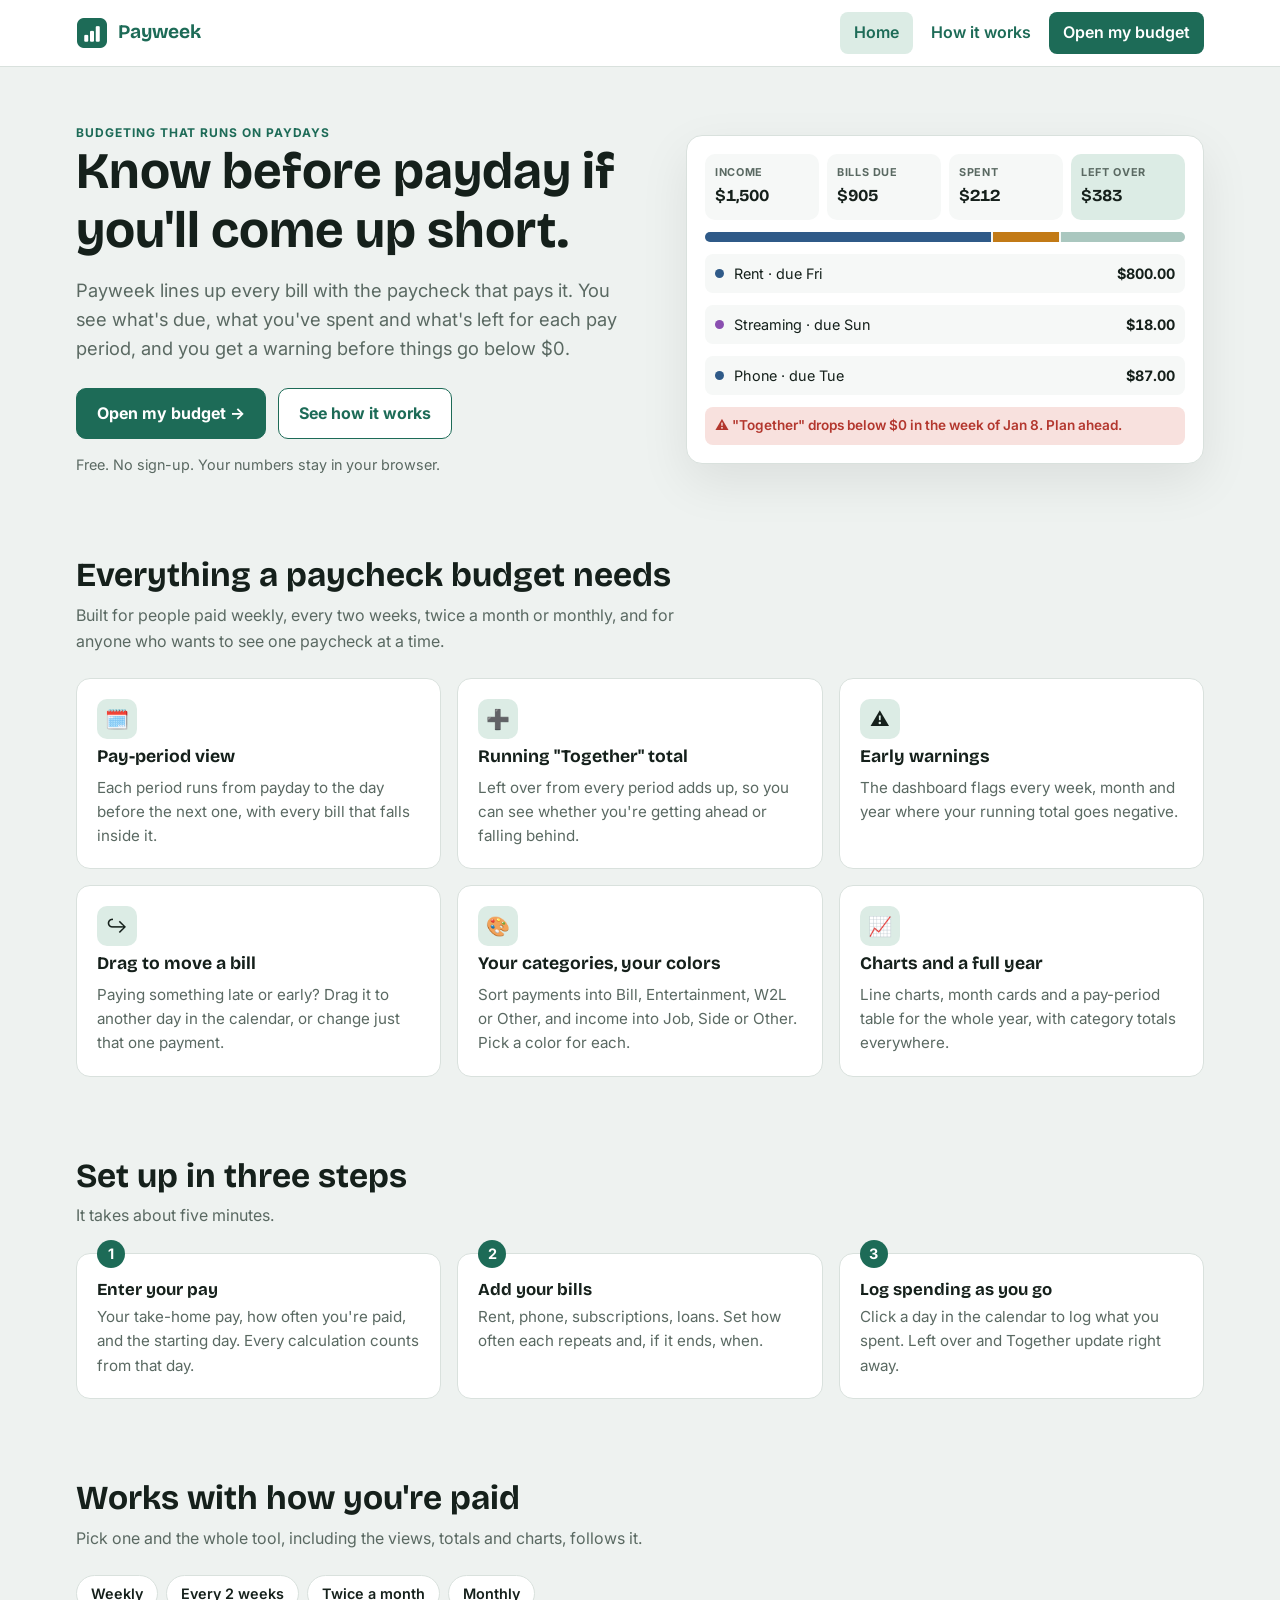
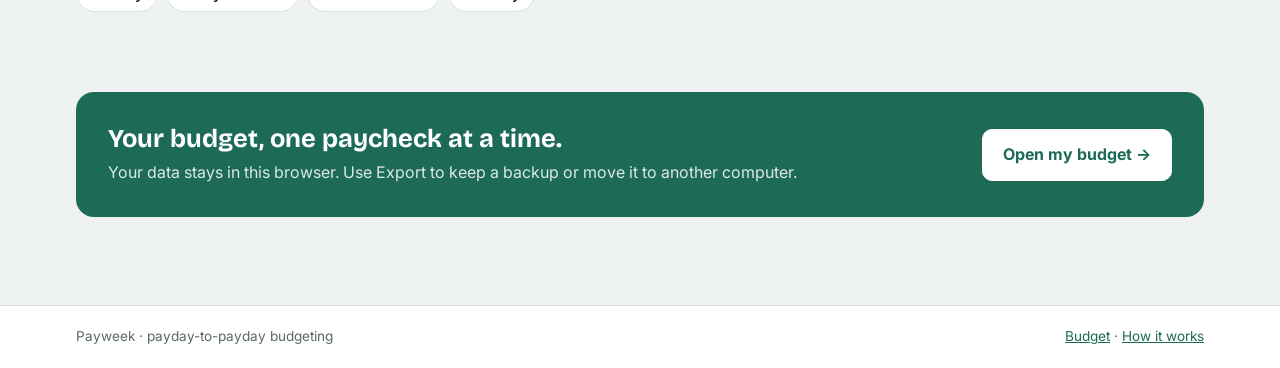
==== index.html @ 32675dfa "initial" ====
<!doctype html>
<html lang="en">
<head>
<meta charset="utf-8">
<meta name="viewport" content="width=device-width, initial-scale=1">
<title>Payweek: payday-to-payday budgeting</title>
<meta name="description" content="Payweek shows what's due, what's spent and what's left between paydays, and warns you before you come up short.">
<script>try { var t = localStorage.getItem('payweek.theme') || 'light'; if (t !== 'auto') document.documentElement.setAttribute('data-theme', t); } catch (e) { document.documentElement.setAttribute('data-theme', 'light'); }</script>
<link rel="icon" href="icon.png">
<link rel="preconnect" href="https://fonts.googleapis.com">
<link rel="stylesheet" href="https://fonts.googleapis.com/css2?family=Bricolage+Grotesque:opsz,wght@12..96,500;12..96,700&family=Inter:wght@400;500;600;700&display=swap">
<link rel="stylesheet" href="site.css">
</head>
<body class="site">
<header class="sitenav"><div class="sitenav-in">
  <a class="site-logo" href="index.html"><img src="icon.png" alt="">Payweek</a>
  <nav class="sitelinks" aria-label="Site">
    <a href="index.html" aria-current="page">Home</a>
    <a href="#how">How it works</a>
    <a href="app.html" class="cta">Open my budget</a>
  </nav>
</div></header>

<main class="page">
  <section class="hero">
    <div>
      <p class="eyebrow">Budgeting that runs on paydays</p>
      <h1>Know before payday if you'll come up short.</h1>
      <p class="lead">Payweek lines up every bill with the paycheck that pays it. You see what's due, what you've spent and what's left for each pay period, and you get a warning before things go below $0.</p>
      <div class="actions">
        <a class="btn primary" href="app.html">Open my budget →</a>
        <a class="btn ghost" href="#how">See how it works</a>
      </div>
      <p class="muted" style="margin-top:14px;font-size:.9rem">Free. No sign-up. Your numbers stay in your browser.</p>
    </div>
    <div class="mock" aria-label="Example of the Payweek dashboard">
      <div class="row">
        <div class="tile"><span>Income</span><b>$1,500</b></div>
        <div class="tile"><span>Bills due</span><b>$905</b></div>
        <div class="tile"><span>Spent</span><b>$212</b></div>
        <div class="tile left"><span>Left over</span><b>$383</b></div>
      </div>
      <div class="bar"><i style="width:60%;background:var(--bills)"></i><i style="width:14%;background:#c27a16"></i><i style="width:26%;background:var(--accent);opacity:.35"></i></div>
      <div class="item"><i class="dot" style="background:#2f5a88"></i>Rent · due Fri<b>$800.00</b></div>
      <div class="item"><i class="dot" style="background:#8a4fb0"></i>Streaming · due Sun<b>$18.00</b></div>
      <div class="item"><i class="dot" style="background:#2f5a88"></i>Phone · due Tue<b>$87.00</b></div>
      <div class="warn">⚠ "Together" drops below $0 in the week of Jan 8. Plan ahead.</div>
    </div>
  </section>

  <section class="section">
    <h2>Everything a paycheck budget needs</h2>
    <p class="sub">Built for people paid weekly, every two weeks, twice a month or monthly, and for anyone who wants to see one paycheck at a time.</p>
    <div class="features">
      <div class="feature"><div class="ico">🗓️</div><h3>Pay-period view</h3><p>Each period runs from payday to the day before the next one, with every bill that falls inside it.</p></div>
      <div class="feature"><div class="ico">➕</div><h3>Running "Together" total</h3><p>Left over from every period adds up, so you can see whether you're getting ahead or falling behind.</p></div>
      <div class="feature"><div class="ico">⚠️</div><h3>Early warnings</h3><p>The dashboard flags every week, month and year where your running total goes negative.</p></div>
      <div class="feature"><div class="ico">↪️</div><h3>Drag to move a bill</h3><p>Paying something late or early? Drag it to another day in the calendar, or change just that one payment.</p></div>
      <div class="feature"><div class="ico">🎨</div><h3>Your categories, your colors</h3><p>Sort payments into Bill, Entertainment, W2L or Other, and income into Job, Side or Other. Pick a color for each.</p></div>
      <div class="feature"><div class="ico">📈</div><h3>Charts and a full year</h3><p>Line charts, month cards and a pay-period table for the whole year, with category totals everywhere.</p></div>
    </div>
  </section>

  <section class="section" id="how">
    <h2>Set up in three steps</h2>
    <p class="sub">It takes about five minutes.</p>
    <div class="steps">
      <div class="step"><h3>Enter your pay</h3><p>Your take-home pay, how often you're paid, and the starting day. Every calculation counts from that day.</p></div>
      <div class="step"><h3>Add your bills</h3><p>Rent, phone, subscriptions, loans. Set how often each repeats and, if it ends, when.</p></div>
      <div class="step"><h3>Log spending as you go</h3><p>Click a day in the calendar to log what you spent. Left over and Together update right away.</p></div>
    </div>
  </section>

  <section class="section">
    <h2>Works with how you're paid</h2>
    <p class="sub">Pick one and the whole tool, including the views, totals and charts, follows it.</p>
    <div class="chips"><span>Weekly</span><span>Every 2 weeks</span><span>Twice a month</span><span>Monthly</span></div>
  </section>

  <section class="section">
    <div class="band">
      <div><h2>Your budget, one paycheck at a time.</h2><p style="opacity:.85;margin-top:6px">Your data stays in this browser. Use Export to keep a backup or move it to another computer.</p></div>
      <a class="btn" href="app.html">Open my budget →</a>
    </div>
  </section>
</main>

<footer class="sitefoot"><div class="sitefoot-in">
  <span>Payweek · payday-to-payday budgeting</span>
  <span><a href="app.html">Budget</a> · <a href="#how">How it works</a></span>
</div></footer>
</body>
</html>
---- site.css ----
/* Payweek website: shared styles for the home page, the guide and the site frame around the budget app.
   Color tokens match the app (src/payweek.html) so every page feels like one product. */
:root {
  --bg: #eef2f0; --surface: #ffffff; --surface-2: #f6f8f7; --ink: #15201b; --muted: #5a6962; --line: #d9e1dd;
  --accent: #1d6b57; --accent-ink: #ffffff; --accent-soft: #dcece5;
  --bills: #2f5a88; --pos: #1f7a4d; --neg: #b3372e; --warn: #9a6410;
  --pos-soft: #dff1e6; --neg-soft: #f8e1de; --warn-soft: #f6ead3; --info-soft: #e1e9f3;
  --display: "Bricolage Grotesque", "Segoe UI", system-ui, sans-serif;
  --body: "Inter", "Segoe UI", system-ui, -apple-system, sans-serif;
  color-scheme: light;
}
@media (prefers-color-scheme: dark) { :root:not([data-theme="light"]) {
  --bg: #0f1412; --surface: #171e1b; --surface-2: #1c2521; --ink: #e5ece8; --muted: #93a39b; --line: #2a3530;
  --accent: #5cc3a3; --accent-ink: #0d1a15; --accent-soft: #1b3029; --bills: #8db2dc; --pos: #63cf91; --neg: #f07c71; --warn: #e2ab58;
  --pos-soft: #183427; --neg-soft: #3a1f1c; --warn-soft: #362a16; --info-soft: #1d2a3a; color-scheme: dark } }
:root[data-theme="dark"] {
  --bg: #0f1412; --surface: #171e1b; --surface-2: #1c2521; --ink: #e5ece8; --muted: #93a39b; --line: #2a3530;
  --accent: #5cc3a3; --accent-ink: #0d1a15; --accent-soft: #1b3029; --bills: #8db2dc; --pos: #63cf91; --neg: #f07c71; --warn: #e2ab58;
  --pos-soft: #183427; --neg-soft: #3a1f1c; --warn-soft: #362a16; --info-soft: #1d2a3a; color-scheme: dark }

/* ---------- site frame: top navigation + footer (used on every page) ---------- */
.sitenav { background: var(--surface); border-bottom: 1px solid var(--line); }
.sitenav-in { max-width: 1160px; margin: 0 auto; padding: 12px 16px; display: flex; align-items: center; gap: 16px; flex-wrap: wrap; }
.site-logo { display: flex; align-items: center; gap: 10px; text-decoration: none; color: var(--ink); font-family: var(--display); font-weight: 700; font-size: 1.2rem; }
.site-logo img { width: 32px; height: 32px; border-radius: 8px; }
.sitelinks { display: flex; gap: 4px; margin-left: auto; flex-wrap: wrap; }
.sitelinks a { text-decoration: none; color: var(--muted); font-weight: 600; padding: 8px 14px; border-radius: 8px; }
.sitelinks a:hover { color: var(--ink); background: var(--surface-2); }
.sitelinks a[aria-current="page"] { color: var(--accent); background: var(--accent-soft); }
.sitelinks a.cta { background: var(--accent); color: var(--accent-ink); }
.sitelinks a.cta:hover { filter: brightness(1.07); background: var(--accent); color: var(--accent-ink); }
.sitefoot { border-top: 1px solid var(--line); background: var(--surface); margin-top: 48px; }
.sitefoot-in { max-width: 1160px; margin: 0 auto; padding: 20px 16px; display: flex; gap: 12px 24px; flex-wrap: wrap; justify-content: space-between; color: var(--muted); font-size: 0.85rem; }
.sitefoot a { color: var(--muted); }
.sitenav a:focus-visible, .sitefoot a:focus-visible, .site a:focus-visible { outline: 2px solid var(--accent); outline-offset: 2px; }

/* the budget app page keeps its own body padding; trim it so the frame sits flush */
body.site-app { padding-top: 0 !important; padding-left: 0 !important; padding-right: 0 !important; }
body.site-app > .wrap { padding: 20px max(16px, env(safe-area-inset-left, 0px)) 0; }
body.site-app header.top .brand { display: none; }
body.site-app header.top { justify-content: flex-end; }

/* ---------- content pages (home + guide) ---------- */
body.site { margin: 0; background: var(--bg); color: var(--ink); font-family: var(--body); font-size: 16px; line-height: 1.6; }
.site * { box-sizing: border-box; }
.site h1, .site h2, .site h3 { font-family: var(--display); line-height: 1.15; margin: 0; }
.site p { margin: 0; }
.site a { color: var(--accent); }
.page { max-width: 1160px; margin: 0 auto; padding: 0 16px; }
.btn { display: inline-flex; align-items: center; gap: 8px; text-decoration: none; font-weight: 700; padding: 12px 20px; border-radius: 10px; border: 1px solid var(--accent); }
.btn.primary { background: var(--accent); color: var(--accent-ink); }
.btn.primary:hover { filter: brightness(1.07); }
.btn.ghost { color: var(--accent); background: var(--surface); }
.btn.ghost:hover { background: var(--accent-soft); }
.muted { color: var(--muted); }
.eyebrow { font-size: 0.75rem; font-weight: 700; letter-spacing: 0.08em; text-transform: uppercase; color: var(--accent); }

/* home */
.hero { display: grid; grid-template-columns: minmax(0, 1.1fr) minmax(0, 1fr); gap: 40px; align-items: center; padding: 56px 0 40px; }
.hero h1 { font-size: clamp(2rem, 4.5vw, 3.2rem); }
.hero .lead { font-size: 1.15rem; color: var(--muted); margin-top: 16px; max-width: 34em; }
.hero .actions { display: flex; gap: 12px; flex-wrap: wrap; margin-top: 24px; }
.mock { background: var(--surface); border: 1px solid var(--line); border-radius: 16px; padding: 18px; box-shadow: 0 18px 50px rgba(0,0,0,.08); display: flex; flex-direction: column; gap: 12px; }
.mock .row { display: grid; grid-template-columns: repeat(4, minmax(0, 1fr)); gap: 8px; }
.mock .tile { background: var(--surface-2); border-radius: 10px; padding: 10px; display: flex; flex-direction: column; gap: 2px; min-width: 0; }
.mock .tile span { font-size: 0.68rem; text-transform: uppercase; letter-spacing: .06em; color: var(--muted); font-weight: 700; }
.mock .tile b { font-family: var(--display); font-size: 1.05rem; font-variant-numeric: tabular-nums; }
.mock .tile.left { background: var(--accent-soft); }
.mock .bar { height: 10px; border-radius: 6px; background: var(--surface-2); display: flex; overflow: hidden; gap: 2px; }
.mock .bar i { display: block; height: 100%; }
.mock .item { display: flex; align-items: center; gap: 10px; padding: 8px 10px; border-radius: 8px; background: var(--surface-2); font-size: 0.9rem; }
.mock .item b { margin-left: auto; font-variant-numeric: tabular-nums; }
.mock .warn { background: var(--neg-soft); color: var(--neg); border-radius: 8px; padding: 8px 10px; font-size: 0.85rem; font-weight: 600; }
.dot { width: 9px; height: 9px; border-radius: 50%; display: inline-block; flex-shrink: 0; }
.section { padding: 40px 0; }
.section > h2 { font-size: clamp(1.5rem, 3vw, 2.1rem); margin-bottom: 8px; }
.section > .sub { color: var(--muted); max-width: 40em; margin-bottom: 24px; }
.features { display: grid; grid-template-columns: repeat(3, minmax(0, 1fr)); gap: 16px; }
.feature { background: var(--surface); border: 1px solid var(--line); border-radius: 14px; padding: 20px; display: flex; flex-direction: column; gap: 8px; }
.feature .ico { width: 40px; height: 40px; border-radius: 10px; background: var(--accent-soft); display: grid; place-items: center; font-size: 1.2rem; }
.feature h3 { font-size: 1.1rem; }
.feature p { color: var(--muted); font-size: 0.95rem; }
.steps { display: grid; grid-template-columns: repeat(3, minmax(0, 1fr)); gap: 16px; counter-reset: s; }
.step { background: var(--surface); border: 1px solid var(--line); border-radius: 14px; padding: 20px; position: relative; }
.step::before { counter-increment: s; content: counter(s); position: absolute; top: -14px; left: 20px; width: 28px; height: 28px; border-radius: 50%; background: var(--accent); color: var(--accent-ink); display: grid; place-items: center; font-weight: 700; font-size: 0.9rem; }
.step h3 { font-size: 1.05rem; margin: 6px 0 6px; }
.step p { color: var(--muted); font-size: 0.95rem; }
.chips { display: flex; flex-wrap: wrap; gap: 8px; }
.chips span { background: var(--surface); border: 1px solid var(--line); border-radius: 999px; padding: 6px 14px; font-weight: 600; font-size: 0.9rem; }
.band { background: var(--accent); color: var(--accent-ink); border-radius: 18px; padding: 32px; display: flex; gap: 20px; align-items: center; justify-content: space-between; flex-wrap: wrap; }
.band h2 { font-size: 1.6rem; }
.band .btn { background: var(--accent-ink); color: var(--accent); border-color: var(--accent-ink); }

/* guide */
.guide { display: grid; grid-template-columns: 240px minmax(0, 1fr); gap: 32px; padding-top: 32px; align-items: start; }
.toc { position: sticky; top: 16px; background: var(--surface); border: 1px solid var(--line); border-radius: 14px; padding: 16px; font-size: 0.9rem; max-height: calc(100vh - 32px); overflow: auto; }
.toc p { font-weight: 700; margin-bottom: 8px; }
.toc ol { margin: 0; padding-left: 18px; display: flex; flex-direction: column; gap: 4px; }
.toc a { color: var(--ink); text-decoration: none; }
.toc a:hover { color: var(--accent); text-decoration: underline; }
.doc { min-width: 0; display: flex; flex-direction: column; gap: 28px; }
.cover { background: var(--surface); border: 1px solid var(--line); border-radius: 18px; padding: 32px; display: grid; grid-template-columns: minmax(0, 1fr) auto; gap: 24px; align-items: center; }
.cover h1 { font-size: clamp(1.9rem, 4vw, 2.8rem); }
.cover .tag { display: inline-block; background: var(--warn-soft); color: var(--warn); font-weight: 700; border-radius: 999px; padding: 4px 12px; font-size: 0.85rem; margin-bottom: 12px; }
.cover .lead { color: var(--muted); font-size: 1.1rem; margin-top: 12px; }
.cover img { width: 120px; height: 120px; }
.part { background: var(--surface); border: 1px solid var(--line); border-radius: 18px; padding: 28px; display: flex; flex-direction: column; gap: 14px; scroll-margin-top: 16px; }
.part > .eyebrow { margin-bottom: -6px; }
.part h2 { font-size: 1.6rem; }
.part h3 { font-size: 1.15rem; margin-top: 8px; scroll-margin-top: 16px; }
.part ul, .part ol { margin: 0; padding-left: 22px; display: flex; flex-direction: column; gap: 6px; }
.part code, .doc kbd { font-family: ui-monospace, "Cascadia Code", Consolas, monospace; font-size: 0.88em; background: var(--surface-2); border: 1px solid var(--line); border-radius: 5px; padding: 1px 6px; }
.part pre { margin: 0; background: var(--surface-2); border: 1px solid var(--line); border-radius: 10px; padding: 12px 14px; overflow-x: auto; font-family: ui-monospace, "Cascadia Code", Consolas, monospace; font-size: 0.85rem; line-height: 1.5; }
.callout { border-radius: 12px; padding: 14px 16px 14px 56px; position: relative; min-height: 52px; }
.callout::before { position: absolute; left: 14px; top: 12px; width: 30px; height: 30px; border-radius: 50%; display: grid; place-items: center; font-size: 1rem; }
.callout b:first-child { display: block; font-family: var(--display); margin-bottom: 2px; }
.callout.tip { background: var(--pos-soft); }
.callout.tip::before { content: "💡"; background: var(--surface); }
.callout.remember { background: var(--info-soft); }
.callout.remember::before { content: "📌"; background: var(--surface); }
.callout.warning { background: var(--neg-soft); }
.callout.warning::before { content: "⚠️"; background: var(--surface); }
.callout.tech { background: var(--warn-soft); }
.callout.tech::before { content: "🔧"; background: var(--surface); }
.legend { display: grid; grid-template-columns: repeat(2, minmax(0, 1fr)); gap: 10px; }
.legend .callout { min-height: 0; }
.table { width: 100%; border-collapse: collapse; font-size: 0.92rem; }
.table th, .table td { text-align: left; padding: 8px 10px; border-bottom: 1px solid var(--line); vertical-align: top; }
.table th { font-size: 0.75rem; text-transform: uppercase; letter-spacing: .06em; color: var(--muted); background: var(--surface-2); }
.tablewrap { overflow-x: auto; border: 1px solid var(--line); border-radius: 10px; }
.math { background: var(--surface-2); border-left: 4px solid var(--accent); border-radius: 8px; padding: 12px 16px; font-weight: 600; }
.timeline { list-style: none; padding: 0 !important; display: flex; flex-direction: column; gap: 0 !important; }
.timeline li { display: grid; grid-template-columns: 28px minmax(0, 1fr); gap: 12px; padding-bottom: 14px; position: relative; }
.timeline li::before { content: ""; width: 12px; height: 12px; border-radius: 50%; background: var(--accent); margin: 7px 0 0 8px; }
.timeline li::after { content: ""; position: absolute; left: 13px; top: 22px; bottom: 0; width: 2px; background: var(--line); }
.timeline li:last-child::after { display: none; }
.tens { counter-reset: t; list-style: none; padding: 0 !important; display: grid !important; grid-template-columns: repeat(2, minmax(0, 1fr)); gap: 10px !important; }
.tens li { counter-increment: t; background: var(--surface-2); border-radius: 10px; padding: 12px 14px 12px 50px; position: relative; }
.tens li::before { content: counter(t); position: absolute; left: 12px; top: 11px; width: 26px; height: 26px; border-radius: 50%; background: var(--accent); color: var(--accent-ink); display: grid; place-items: center; font-weight: 700; font-size: 0.85rem; }
dl.gloss { margin: 0; display: grid; grid-template-columns: minmax(0, 180px) minmax(0, 1fr); gap: 8px 16px; }
dl.gloss dt { font-weight: 700; }
dl.gloss dd { margin: 0; color: var(--muted); }

@media (max-width: 900px) {
  .hero, .guide { grid-template-columns: minmax(0, 1fr); }
  .features, .steps { grid-template-columns: repeat(2, minmax(0, 1fr)); }
  .toc { position: static; max-height: none; }
}
@media (max-width: 600px) {
  .features, .steps, .legend, .tens { grid-template-columns: minmax(0, 1fr) !important; }
  .mock .row { grid-template-columns: repeat(2, minmax(0, 1fr)); }
  .cover { grid-template-columns: minmax(0, 1fr); padding: 22px; }
  .cover img { display: none; }
  .part { padding: 20px; }
  dl.gloss { grid-template-columns: minmax(0, 1fr); }
  dl.gloss dd { margin-bottom: 6px; }
  .sitelinks { margin-left: 0; width: 100%; }
  .sitelinks a { flex: 1; text-align: center; padding-inline: 8px; }
}
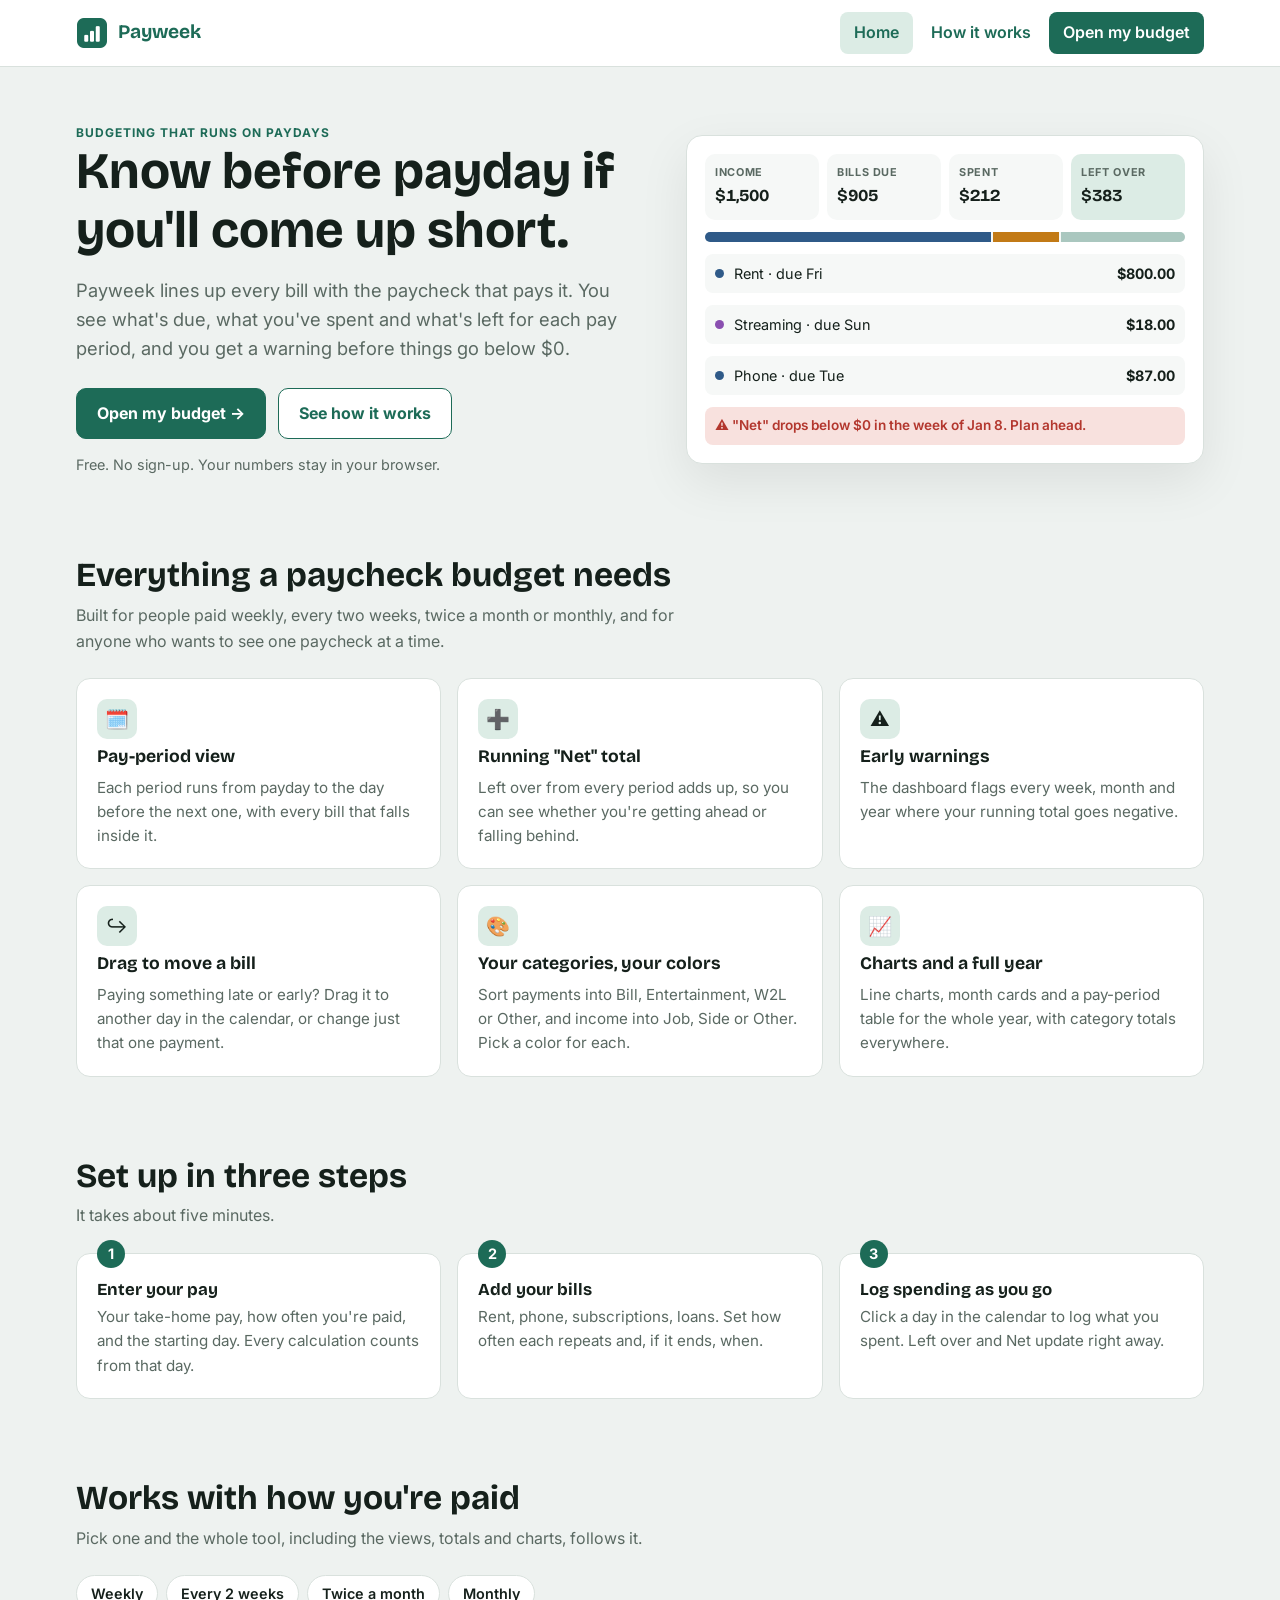
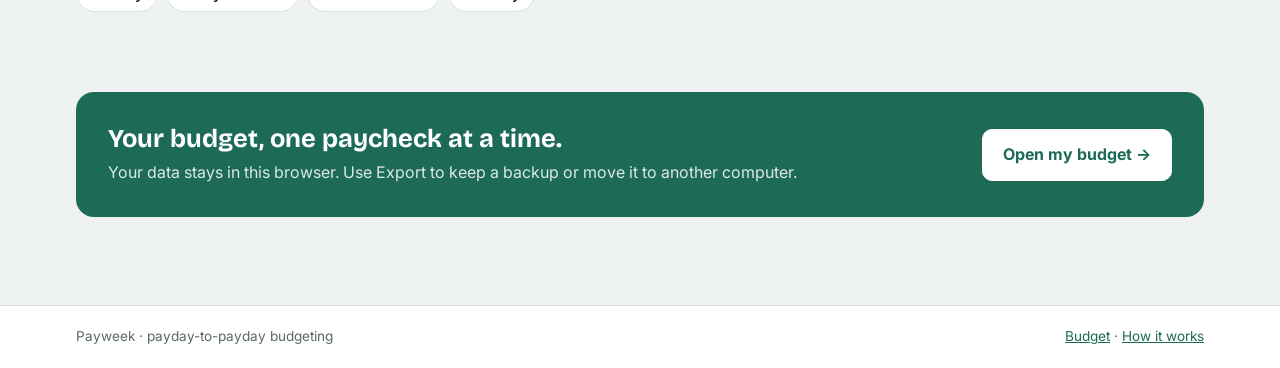
==== commit a95c5f20: "updates" ====
--- a/index.html
+++ b/index.html
@@ -44,7 +44,7 @@
       <div class="item"><i class="dot" style="background:#2f5a88"></i>Rent · due Fri<b>$800.00</b></div>
       <div class="item"><i class="dot" style="background:#8a4fb0"></i>Streaming · due Sun<b>$18.00</b></div>
       <div class="item"><i class="dot" style="background:#2f5a88"></i>Phone · due Tue<b>$87.00</b></div>
-      <div class="warn">⚠ "Together" drops below $0 in the week of Jan 8. Plan ahead.</div>
+      <div class="warn">⚠ "Net" drops below $0 in the week of Jan 8. Plan ahead.</div>
     </div>
   </section>
 
@@ -53,7 +53,7 @@
     <p class="sub">Built for people paid weekly, every two weeks, twice a month or monthly, and for anyone who wants to see one paycheck at a time.</p>
     <div class="features">
       <div class="feature"><div class="ico">🗓️</div><h3>Pay-period view</h3><p>Each period runs from payday to the day before the next one, with every bill that falls inside it.</p></div>
-      <div class="feature"><div class="ico">➕</div><h3>Running "Together" total</h3><p>Left over from every period adds up, so you can see whether you're getting ahead or falling behind.</p></div>
+      <div class="feature"><div class="ico">➕</div><h3>Running "Net" total</h3><p>Left over from every period adds up, so you can see whether you're getting ahead or falling behind.</p></div>
       <div class="feature"><div class="ico">⚠️</div><h3>Early warnings</h3><p>The dashboard flags every week, month and year where your running total goes negative.</p></div>
       <div class="feature"><div class="ico">↪️</div><h3>Drag to move a bill</h3><p>Paying something late or early? Drag it to another day in the calendar, or change just that one payment.</p></div>
       <div class="feature"><div class="ico">🎨</div><h3>Your categories, your colors</h3><p>Sort payments into Bill, Entertainment, W2L or Other, and income into Job, Side or Other. Pick a color for each.</p></div>
@@ -67,7 +67,7 @@
     <div class="steps">
       <div class="step"><h3>Enter your pay</h3><p>Your take-home pay, how often you're paid, and the starting day. Every calculation counts from that day.</p></div>
       <div class="step"><h3>Add your bills</h3><p>Rent, phone, subscriptions, loans. Set how often each repeats and, if it ends, when.</p></div>
-      <div class="step"><h3>Log spending as you go</h3><p>Click a day in the calendar to log what you spent. Left over and Together update right away.</p></div>
+      <div class="step"><h3>Log spending as you go</h3><p>Click a day in the calendar to log what you spent. Left over and Net update right away.</p></div>
     </div>
   </section>
 
